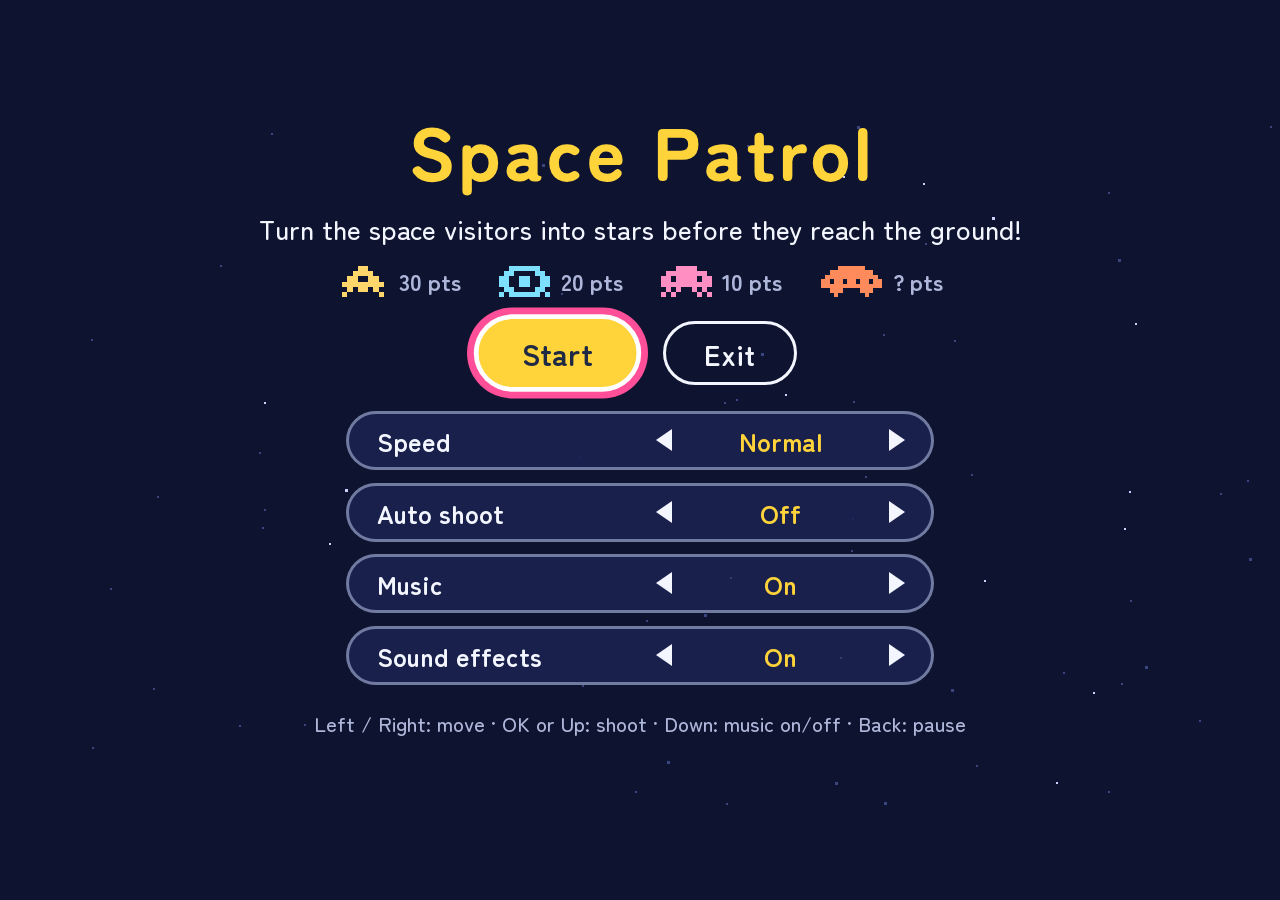
==== ver1/web/index.html @ 5abcd2b6 "Add files via upload" ====
<!DOCTYPE html>
<html lang="en">
<head>
<meta charset="utf-8">
<meta name="viewport" content="width=device-width, initial-scale=1, user-scalable=no">
<title>Space Patrol</title>
<link rel="stylesheet" href="css/style.css?v=5">
</head>
<body class="kbd">
<div id="stage">

  <!-- 遊ぶ場所(星空・宇宙人・自分の船)。内部の解像度は 1280x720 -->
  <canvas id="field" width="1280" height="720" data-i18n-aria="field_aria"></canvas>

  <!-- 読み込み中 -->
  <section id="loading" class="screen on">
    <p data-i18n="loading">Loading…</p>
    <div class="loadbar"><div id="loadFill"></div></div>
  </section>

  <!-- タイトル -->
  <section id="title" class="screen">
    <h1 id="titleH"><img class="logo" src="" alt="" data-i18n-alt="title"><span class="txt" data-i18n="title"></span></h1>
    <p class="lead" data-i18n="lead"></p>
    <div class="points" id="points"></div>
    <div class="row">
      <button type="button" class="btn big nav" id="startBtn" data-i18n="start"></button>
      <button type="button" class="btn sub nav" id="exitBtn" data-i18n="exit"></button>
    </div>
    <div class="settings">
      <button type="button" class="choice nav" id="setLevel"><span class="cLabel" data-i18n="set_level"></span><span class="cArrow l" aria-hidden="true"></span><span class="cVal"></span><span class="cArrow r" aria-hidden="true"></span></button>
      <button type="button" class="choice nav" id="setAuto"><span class="cLabel" data-i18n="set_auto"></span><span class="cArrow l" aria-hidden="true"></span><span class="cVal"></span><span class="cArrow r" aria-hidden="true"></span></button>
      <button type="button" class="choice nav" id="setMusic"><span class="cLabel" data-i18n="set_music"></span><span class="cArrow l" aria-hidden="true"></span><span class="cVal"></span><span class="cArrow r" aria-hidden="true"></span></button>
      <button type="button" class="choice nav" id="setSound"><span class="cLabel" data-i18n="set_sound"></span><span class="cArrow l" aria-hidden="true"></span><span class="cVal"></span><span class="cArrow r" aria-hidden="true"></span></button>
    </div>
    <p class="howto" id="howto"></p>
    <p class="bestLine" id="bestLine"></p>
  </section>

  <!-- ゲーム(遊ぶ場所の上に重ねる表示) -->
  <section id="game" class="screen">
    <div id="hud">
      <div class="hItem"><span class="hLabel" data-i18n="score"></span><span class="hVal" id="scoreV"></span></div>
      <div class="hItem"><span class="hLabel" data-i18n="best"></span><span class="hVal" id="bestV"></span></div>
      <div class="hItem"><span class="hVal" id="waveV"></span></div>
      <div class="hItem"><span class="hLabel" data-i18n="lives"></span><span class="hVal" id="livesV"></span></div>
      <div class="hTools">
        <button type="button" class="tbtn icon" id="soundBtn" data-i18n-aria="sound_on"><img id="soundImg" src="img/ui/sound-on.svg" alt=""></button>
        <button type="button" class="tbtn wide" id="pauseBtn" data-i18n="pause"></button>
      </div>
    </div>
    <div class="banner" id="banner"><span id="bannerText"></span></div>
    <div class="toast" id="toast" role="status"><span id="toastText"></span></div>
    <!-- タッチ・マウス用の操作ボタン(タッチで操作したときだけ出す) -->
    <div id="touchBar">
      <button type="button" class="pad" id="tLeft" data-i18n-aria="move_left"><span class="tri l"></span></button>
      <button type="button" class="pad" id="tRight" data-i18n-aria="move_right"><span class="tri r"></span></button>
      <button type="button" class="pad fire" id="tFire" data-i18n="fire"></button>
    </div>
  </section>

  <!-- 一時停止 -->
  <div class="overlay" id="pauseDlg" role="dialog" aria-modal="true">
    <div class="box">
      <p class="boxTitle" data-i18n="paused"></p>
      <div class="col">
        <button type="button" class="btn big nav" id="resumeBtn" data-i18n="resume"></button>
        <button type="button" class="choice nav" id="pMusic"><span class="cLabel" data-i18n="set_music"></span><span class="cArrow l" aria-hidden="true"></span><span class="cVal"></span><span class="cArrow r" aria-hidden="true"></span></button>
        <button type="button" class="choice nav" id="pSound"><span class="cLabel" data-i18n="set_sound"></span><span class="cArrow l" aria-hidden="true"></span><span class="cVal"></span><span class="cArrow r" aria-hidden="true"></span></button>
        <div class="row">
          <button type="button" class="btn sub nav" id="restartBtn" data-i18n="restart"></button>
          <button type="button" class="btn sub nav" id="pTitleBtn" data-i18n="to_title"></button>
        </div>
      </div>
    </div>
  </div>

  <!-- ゲームオーバー -->
  <div class="overlay" id="overDlg" role="dialog" aria-modal="true">
    <div class="box">
      <p class="boxTitle" data-i18n="game_over"></p>
      <p class="overWhy" id="overWhy"></p>
      <p class="overScore" id="overScore"></p>
      <p class="newBest" id="newBest" data-i18n="new_best"></p>
      <div class="row">
        <button type="button" class="btn big nav" id="againBtn" data-i18n="again"></button>
        <button type="button" class="btn sub nav" id="oTitleBtn" data-i18n="to_title"></button>
      </div>
    </div>
  </div>

  <!-- メッセージ -->
  <div class="overlay" id="dlg" role="dialog" aria-modal="true">
    <div class="box"><p id="dlgText"></p><div class="actions"><button type="button" class="btn big nav" id="dlgOk" data-i18n="ok"></button></div></div>
  </div>

</div>
<script src="js/i18n.js?v=5"></script>
<script src="js/game.js?v=6"></script>
</body>
</html>
---- ver1/web/css/style.css ----
/* 宇宙パトロール(インベーダー型シューティング) — 画面の見た目(ver05)
 * 寸法はすべて --u（ステージ幅の1%）で指定する。px は 1px の罫線だけ。
 * 古いWebViewに合わせ、inset / aspect-ratio / dvh / :focus-visible / gap(flex) は使わない。
 * 外周5%(左右 5u、上下 2.81u)の内側に、文字と操作部品を置く。背景(星空)は端まで塗る。
 */
:root {
  --u: min(1vw, 1.7778vh);  /* min() が使えない古い端末では game.js が値を入れる */
  --bg: #0E1430;            /* 夜空の紺 */
  --bg2: #1A2350;
  --ink: #F4F6FF;           /* 文字(白に近い) */
  --muted: #AEB7DA;
  --gold: #FFD43B;          /* 決定ボタン・強調 */
  --gold-ink: #1F2A44;
  --focus: #FF4F98;         /* フォーカス枠 */
  --panel: #FFFFFF;
  --panel-ink: #1F2A44;
}

/* 同梱した書体(Zen Maru Gothic、SIL OFL 1.1)。ゲームで使う文字だけに絞ったもの。作り直しは tools/make_fonts.py */
@font-face { font-family: "Zen Maru Gothic"; font-weight: 500; font-style: normal; font-display: block;
  src: url("../fonts/zenmaru-500.woff?v=5") format("woff"); }
@font-face { font-family: "Zen Maru Gothic"; font-weight: 700; font-style: normal; font-display: block;
  src: url("../fonts/zenmaru-700.woff?v=5") format("woff"); }

* { box-sizing: border-box; }
html, body {
  margin: 0; padding: 0; width: 100%; height: 100%; overflow: hidden;
  background: var(--bg); color: var(--ink);
  font-family: "Zen Maru Gothic", "Noto Sans JP", "Noto Sans", "Hiragino Sans", "Yu Gothic", "Meiryo", sans-serif;
  font-weight: 500;
  -webkit-user-select: none; user-select: none;
  touch-action: none; -webkit-tap-highlight-color: transparent;
}
button { font-family: inherit; color: inherit; margin: 0; }
img { -webkit-user-drag: none; }

/* ステージ: 16:9 を画面の中央に置く。16:9 以外の画面では周りが余白になる */
#stage {
  position: absolute; left: 50%; top: 50%;
  -webkit-transform: translate(-50%, -50%); transform: translate(-50%, -50%);
  width: calc(var(--u) * 100); height: calc(var(--u) * 56.25);
  overflow: hidden; background: var(--bg);
}
#field {
  position: absolute; left: 0; top: 0; width: 100%; height: 100%; display: block;
  image-rendering: -webkit-optimize-contrast; image-rendering: pixelated; touch-action: none;
}

.screen { position: absolute; left: 0; top: 0; width: 100%; height: 100%; display: none; z-index: 1; }
.screen.on { display: block; }

/* ---------- 読み込み中 ---------- */
#loading { background: var(--bg); }
#loading.on { display: flex; flex-direction: column; align-items: center; justify-content: center; }
#loading p { font-size: calc(var(--u) * 2.4); font-weight: 700; margin: 0 0 calc(var(--u) * 2); }
.loadbar { width: calc(var(--u) * 40); height: calc(var(--u) * 1.2); background: var(--bg2); border: 1px solid var(--muted); border-radius: calc(var(--u) * 1); overflow: hidden; }
#loadFill { width: 0; height: 100%; background: var(--gold); }

/* ---------- タイトル ---------- */
#title.on {
  display: flex; flex-direction: column; align-items: center; justify-content: center;
  padding: calc(var(--u) * 3.2) calc(var(--u) * 6); text-align: center;
}
#title h1 { margin: 0; font-size: calc(var(--u) * 5.4); font-weight: 700; letter-spacing: 0.04em; line-height: 1.15; color: var(--gold); }
/* タイトルは Zen Maru Gothic Black の文字を図形にした画像(言語ごと)。画像が出ないときは文字で出す */
#title h1 .logo { display: none; height: calc(var(--u) * 5.6); width: auto; margin: 0 auto; }
#title h1.useLogo .logo { display: block; }
#title h1.useLogo .txt { display: none; }
#title .lead { margin: calc(var(--u) * 0.9) 0 0; font-size: calc(var(--u) * 2.1); color: var(--ink); }
.points { display: flex; justify-content: center; align-items: center; margin: calc(var(--u) * 1.3) 0 calc(var(--u) * 1.8); }
.pt { display: flex; align-items: center; font-size: calc(var(--u) * 1.8); font-weight: 700; color: var(--muted); }
.pt + .pt { margin-left: calc(var(--u) * 3); }
.pt img { height: calc(var(--u) * 2.4); width: auto; margin-right: calc(var(--u) * 0.8); image-rendering: pixelated; }
.row { display: flex; justify-content: center; align-items: center; }
.row .btn + .btn { margin-left: calc(var(--u) * 2.4); }
.settings { display: flex; flex-direction: column; align-items: center; margin-top: calc(var(--u) * 2); }
.settings .choice + .choice { margin-top: calc(var(--u) * 1); }
.howto { margin: calc(var(--u) * 1.8) 0 0; font-size: calc(var(--u) * 1.6); line-height: 1.5; color: var(--muted); }
.bestLine { margin: calc(var(--u) * 0.4) 0 0; font-size: calc(var(--u) * 1.6); font-weight: 700; color: var(--gold); min-height: 1.5em; }

/* ---------- ボタン共通 ---------- */
.btn {
  font-weight: 700; cursor: pointer; border-radius: calc(var(--u) * 3);
  min-height: calc(var(--u) * 5); padding: calc(var(--u) * 0.8) calc(var(--u) * 3);
  font-size: calc(var(--u) * 2.2); line-height: 1.2; white-space: nowrap;
}
.btn.big { background: var(--gold); color: var(--gold-ink); border: calc(var(--u) * 0.3) solid var(--gold); }
.btn.sub { background: transparent; color: var(--ink); border: calc(var(--u) * 0.3) solid var(--ink); }
.box .btn.sub { color: var(--panel-ink); border-color: var(--panel-ink); }

/* 「◀ 値 ▶」形式の選択部品 [UI-2]。左右キー・決定で値が変わる。タッチでは ◀ ▶ を直接押せる */
.choice {
  display: flex; align-items: center; cursor: pointer;
  width: calc(var(--u) * 46); height: calc(var(--u) * 4.6);
  padding: 0 calc(var(--u) * 0.8) 0 calc(var(--u) * 2.2);
  border-radius: calc(var(--u) * 2.4); border: calc(var(--u) * 0.25) solid rgba(174, 183, 218, 0.6);
  background: rgba(26, 35, 80, 0.85); color: var(--ink);
  font-size: calc(var(--u) * 2); font-weight: 700; white-space: nowrap;
}
.box .choice { background: #EEF1FA; color: var(--panel-ink); border-color: #9AA4C8; }
.cLabel { -webkit-box-flex: 1; flex: 1; text-align: left; }
.cVal { width: calc(var(--u) * 14); text-align: center; color: var(--gold); }
.box .cVal { color: #B4500E; }
/* 三角は文字ではなく枠線で描く(書体に無い記号を避ける) */
.cArrow { position: relative; display: block; width: calc(var(--u) * 4); height: calc(var(--u) * 4); }
.cArrow:after {
  content: ""; position: absolute; left: 50%; top: 50%; width: 0; height: 0;
  margin-top: calc(var(--u) * -0.9);
  border-top: calc(var(--u) * 0.9) solid transparent; border-bottom: calc(var(--u) * 0.9) solid transparent;
}
.cArrow.l:after { margin-left: calc(var(--u) * -0.7); border-right: calc(var(--u) * 1.3) solid currentColor; }
.cArrow.r:after { margin-left: calc(var(--u) * -0.5); border-left: calc(var(--u) * 1.3) solid currentColor; }

/* フォーカス(キー操作中ははっきり、タッチ・マウス操作中は控えめ) */
.nav { position: relative; outline: none; }
.nav:focus { outline: none; }
.nav.is-focus { z-index: 5; }
body.kbd .btn.is-focus, body.kbd .choice.is-focus {
  box-shadow: 0 0 0 calc(var(--u) * 0.35) #fff, 0 0 0 calc(var(--u) * 0.85) var(--focus);
  -webkit-transform: scale(1.06); transform: scale(1.06);
}
body.kbd .choice.is-focus { border-color: #fff; }

.hide { display: none !important; }

/* ---------- ゲーム画面の上の表示(外周5%の内側: x 5〜95u、y 2.81〜53.44u) ---------- */
#hud {
  position: absolute; left: calc(var(--u) * 5); top: calc(var(--u) * 2.9);
  width: calc(var(--u) * 90); height: calc(var(--u) * 4.6);
  display: flex; align-items: center;
}
.hItem { display: flex; align-items: baseline; margin-right: calc(var(--u) * 3.2); white-space: nowrap; }
.hLabel { font-size: calc(var(--u) * 1.6); color: var(--muted); margin-right: calc(var(--u) * 0.8); }
.hVal { font-size: calc(var(--u) * 2.3); font-weight: 700; font-variant-numeric: tabular-nums; }
.hTools { display: flex; align-items: center; margin-left: auto; }
.tbtn {
  height: calc(var(--u) * 4.6); border-radius: calc(var(--u) * 2.4); cursor: pointer; font-weight: 700;
  font-size: calc(var(--u) * 1.8); display: flex; align-items: center; justify-content: center; padding: 0 calc(var(--u) * 1.8); white-space: nowrap;
  background: rgba(255, 255, 255, 0.92); color: var(--panel-ink); border: calc(var(--u) * 0.25) solid #fff;
}
.tbtn + .tbtn { margin-left: calc(var(--u) * 1); }
.tbtn img { width: calc(var(--u) * 2.4); height: calc(var(--u) * 2.4); }
.tbtn.icon { width: calc(var(--u) * 4.6); padding: 0; }

/* ウェーブの始まり・クリアの札 */
.banner {
  position: absolute; left: 0; top: calc(var(--u) * 21); width: 100%;
  display: none; justify-content: center; pointer-events: none;
}
.banner.on { display: flex; }
.banner span {
  display: block; font-size: calc(var(--u) * 4.6); font-weight: 700; letter-spacing: 0.04em; line-height: 1.3;
  color: var(--gold); background: rgba(14, 20, 48, 0.82); border: calc(var(--u) * 0.3) solid var(--gold);
  border-radius: calc(var(--u) * 2.4); padding: calc(var(--u) * 0.8) calc(var(--u) * 4);
  will-change: transform, opacity;
}
.banner.on span { -webkit-animation: pop 0.45s ease-out; animation: pop 0.45s ease-out; }
@-webkit-keyframes pop { from { opacity: 0; -webkit-transform: scale(0.6); } to { opacity: 1; -webkit-transform: scale(1); } }
@keyframes pop { from { opacity: 0; transform: scale(0.6); } to { opacity: 1; transform: scale(1); } }

/* 短いお知らせ(「音楽: オフ」など。上の表示の空いている所に出し、宇宙人に重ならないようにする) */
.toast {
  position: absolute; left: calc(var(--u) * 44); top: calc(var(--u) * 2.9);
  width: calc(var(--u) * 30); height: calc(var(--u) * 4.6);
  display: none; align-items: center; justify-content: center; pointer-events: none; z-index: 3;
}
.toast.on { display: flex; }
.toast span {
  display: block; font-size: calc(var(--u) * 2.2); font-weight: 700; line-height: 1.3;
  color: var(--panel-ink); background: rgba(255, 255, 255, 0.92);
  border-radius: calc(var(--u) * 2); padding: calc(var(--u) * 0.6) calc(var(--u) * 2.4);
}

/* タッチ用の操作ボタン(下の外周5%の内側。キー操作中は出さない) */
#touchBar {
  position: absolute; left: calc(var(--u) * 5); top: calc(var(--u) * 47.6);
  width: calc(var(--u) * 90); height: calc(var(--u) * 5.6);
  display: flex; align-items: center; pointer-events: none;
}
body.kbd #touchBar { display: none; }
.pad {
  pointer-events: auto; cursor: pointer;
  width: calc(var(--u) * 10); height: calc(var(--u) * 5.6); border-radius: calc(var(--u) * 2.8);
  background: rgba(255, 255, 255, 0.18); border: calc(var(--u) * 0.25) solid rgba(255, 255, 255, 0.7); color: #fff;
  display: flex; align-items: center; justify-content: center;
  font-size: calc(var(--u) * 2.2); font-weight: 700; white-space: nowrap;
}
.pad + .pad { margin-left: calc(var(--u) * 2); }
.pad.fire { margin-left: auto; width: calc(var(--u) * 16); background: rgba(255, 212, 59, 0.85); color: var(--gold-ink); border-color: var(--gold); }
.pad.on { background: rgba(255, 255, 255, 0.45); }
.tri { display: block; width: 0; height: 0; border-top: calc(var(--u) * 1.3) solid transparent; border-bottom: calc(var(--u) * 1.3) solid transparent; }
.tri.l { border-right: calc(var(--u) * 2) solid #fff; }
.tri.r { border-left: calc(var(--u) * 2) solid #fff; }

/* ---------- ダイアログ(ステージの中に重ねる) ---------- */
.overlay {
  position: absolute; left: 0; top: 0; width: 100%; height: 100%; z-index: 20;
  background: rgba(6, 9, 24, 0.7); display: none; align-items: center; justify-content: center;
}
.overlay.on { display: flex; }
.box {
  background: var(--panel); color: var(--panel-ink); border: calc(var(--u) * 0.35) solid var(--gold);
  border-radius: calc(var(--u) * 2); padding: calc(var(--u) * 2.4) calc(var(--u) * 3.2);
  width: calc(var(--u) * 60); font-size: calc(var(--u) * 2.1); line-height: 1.6; text-align: center;
}
.box p { margin: 0 0 calc(var(--u) * 1.6); }
.box .boxTitle { font-size: calc(var(--u) * 3.6); font-weight: 700; line-height: 1.3; margin-bottom: calc(var(--u) * 1.8); }
.col { display: flex; flex-direction: column; align-items: center; }
.col > * + * { margin-top: calc(var(--u) * 1.6); }
.overWhy { color: #45516D; }
.overScore { font-size: calc(var(--u) * 3); font-weight: 700; }
.newBest { color: #B4500E; font-weight: 700; }
.actions { display: flex; justify-content: flex-end; }
#dlg .box { text-align: left; }
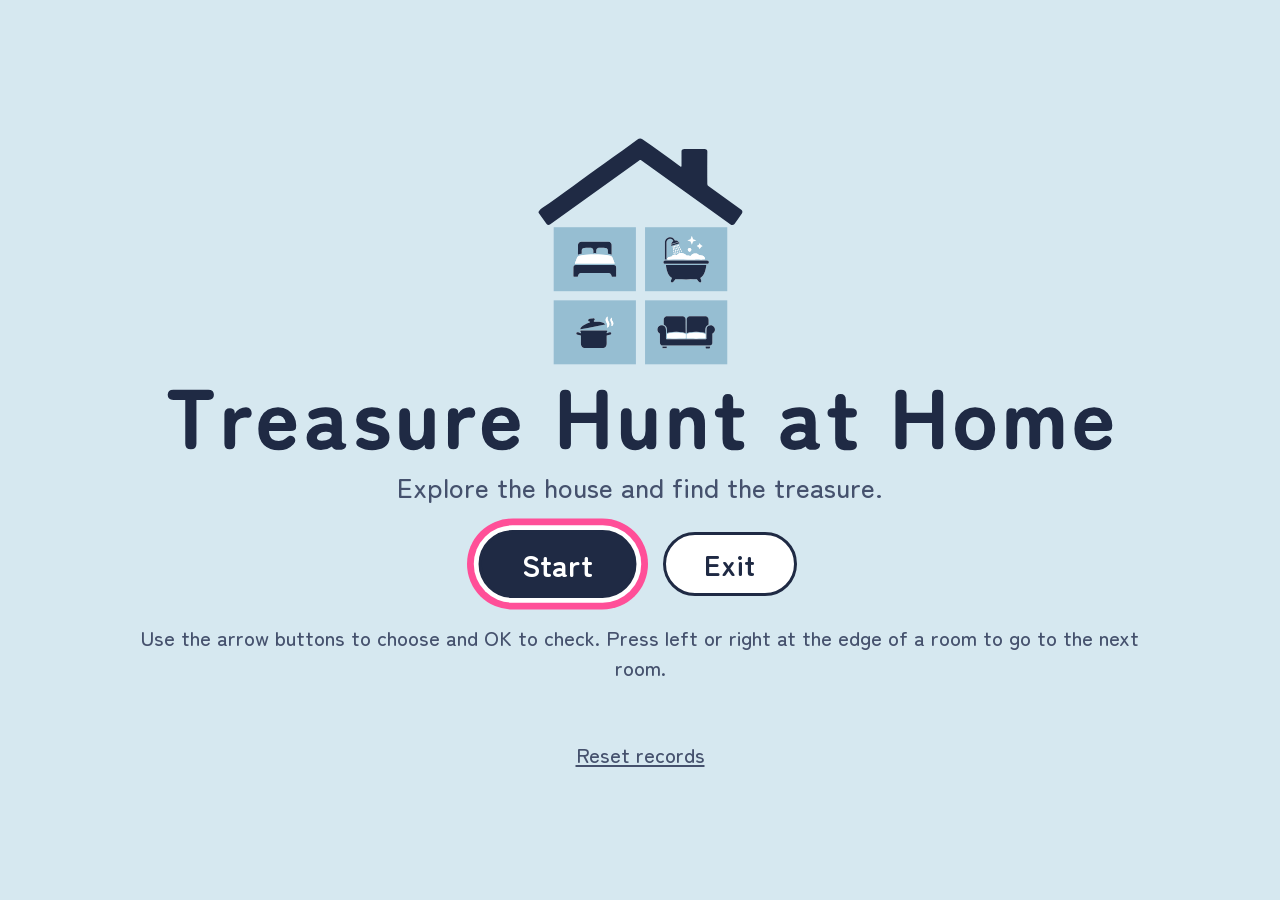
==== commit 6a3933db: "Add files via upload" ====
--- a/ver1/web/index.html
+++ b/ver1/web/index.html
@@ -3,14 +3,11 @@
 <head>
 <meta charset="utf-8">
 <meta name="viewport" content="width=device-width, initial-scale=1, user-scalable=no">
-<title>Space Patrol</title>
-<link rel="stylesheet" href="css/style.css?v=5">
+<title>Treasure Hunt at Home</title>
+<link rel="stylesheet" href="css/style.css?v=55">
 </head>
 <body class="kbd">
 <div id="stage">
-
-  <!-- 遊ぶ場所(星空・宇宙人・自分の船)。内部の解像度は 1280x720 -->
-  <canvas id="field" width="1280" height="720" data-i18n-aria="field_aria"></canvas>
 
   <!-- 読み込み中 -->
   <section id="loading" class="screen on">
@@ -20,82 +17,98 @@
 
   <!-- タイトル -->
   <section id="title" class="screen">
-    <h1 id="titleH"><img class="logo" src="" alt="" data-i18n-alt="title"><span class="txt" data-i18n="title"></span></h1>
+    <img class="houseImg" src="img/ui/house.svg" alt="">
+    <h1 id="titleH"><img class="logo" src="img/ui/title-en.svg" alt="" data-i18n-alt="title"><span class="txt" data-i18n="title"></span></h1>
     <p class="lead" data-i18n="lead"></p>
-    <div class="points" id="points"></div>
     <div class="row">
       <button type="button" class="btn big nav" id="startBtn" data-i18n="start"></button>
       <button type="button" class="btn sub nav" id="exitBtn" data-i18n="exit"></button>
     </div>
-    <div class="settings">
-      <button type="button" class="choice nav" id="setLevel"><span class="cLabel" data-i18n="set_level"></span><span class="cArrow l" aria-hidden="true"></span><span class="cVal"></span><span class="cArrow r" aria-hidden="true"></span></button>
-      <button type="button" class="choice nav" id="setAuto"><span class="cLabel" data-i18n="set_auto"></span><span class="cArrow l" aria-hidden="true"></span><span class="cVal"></span><span class="cArrow r" aria-hidden="true"></span></button>
-      <button type="button" class="choice nav" id="setMusic"><span class="cLabel" data-i18n="set_music"></span><span class="cArrow l" aria-hidden="true"></span><span class="cVal"></span><span class="cArrow r" aria-hidden="true"></span></button>
-      <button type="button" class="choice nav" id="setSound"><span class="cLabel" data-i18n="set_sound"></span><span class="cArrow l" aria-hidden="true"></span><span class="cVal"></span><span class="cArrow r" aria-hidden="true"></span></button>
-    </div>
-    <p class="howto" id="howto"></p>
-    <p class="bestLine" id="bestLine"></p>
+    <p class="howto" data-i18n="howto"></p>
+    <p class="records"><span id="bestTime"></span><span id="bestCount"></span></p>
+    <button type="button" class="linkBtn nav" id="resetBtn" data-i18n="reset_records"></button>
   </section>
 
-  <!-- ゲーム(遊ぶ場所の上に重ねる表示) -->
+  <!-- ゲーム -->
   <section id="game" class="screen">
-    <div id="hud">
-      <div class="hItem"><span class="hLabel" data-i18n="score"></span><span class="hVal" id="scoreV"></span></div>
-      <div class="hItem"><span class="hLabel" data-i18n="best"></span><span class="hVal" id="bestV"></span></div>
-      <div class="hItem"><span class="hVal" id="waveV"></span></div>
-      <div class="hItem"><span class="hLabel" data-i18n="lives"></span><span class="hVal" id="livesV"></span></div>
-      <div class="hTools">
-        <button type="button" class="tbtn icon" id="soundBtn" data-i18n-aria="sound_on"><img id="soundImg" src="img/ui/sound-on.svg" alt=""></button>
-        <button type="button" class="tbtn wide" id="pauseBtn" data-i18n="pause"></button>
+    <div id="roomArea"><div id="roomName"></div></div>
+    <button type="button" class="arrow left" id="prevRoom" tabindex="-1" data-i18n-aria="prev_room"><i></i></button>
+    <button type="button" class="arrow right" id="nextRoom" tabindex="-1" data-i18n-aria="next_room"><i></i></button>
+
+    <div id="bar">
+      <div class="rooms" id="roomBtns"></div>
+      <div class="group slots"><b data-i18n="bar_items"></b><div class="grid2" id="slots"></div></div>
+      <div class="group nums"><b data-i18n="bar_numbers"></b><div class="grid2" id="nums"></div></div>
+      <div class="group orderBox hide" id="orderBox"><b data-i18n="bar_order"></b><div class="dots" id="dots"></div></div>
+      <div class="stats">
+        <div class="stat" id="timeStat"><img src="img/ui/clock.svg" alt="" data-i18n-alt="bar_time"><span id="time">0:00</span></div>
+        <div class="stat" id="starStat"><img src="img/ui/sparkle.svg" alt="" data-i18n-alt="bar_stars"><span id="stars">0/8</span></div>
       </div>
-    </div>
-    <div class="banner" id="banner"><span id="bannerText"></span></div>
-    <div class="toast" id="toast" role="status"><span id="toastText"></span></div>
-    <!-- タッチ・マウス用の操作ボタン(タッチで操作したときだけ出す) -->
-    <div id="touchBar">
-      <button type="button" class="pad" id="tLeft" data-i18n-aria="move_left"><span class="tri l"></span></button>
-      <button type="button" class="pad" id="tRight" data-i18n-aria="move_right"><span class="tri r"></span></button>
-      <button type="button" class="pad fire" id="tFire" data-i18n="fire"></button>
+      <div class="tools">
+        <button type="button" class="tbtn wide nav" id="hintBtn"><img src="img/ui/bulb.svg" alt=""><span data-i18n="hint"></span></button>
+        <button type="button" class="tbtn icon nav" id="soundBtn" data-i18n-aria="sound_on"><img id="soundImg" src="img/ui/sound-on.svg" alt=""></button>
+        <button type="button" class="tbtn quit nav" id="quitBtn" data-i18n="quit"></button>
+      </div>
     </div>
   </section>
 
-  <!-- 一時停止 -->
-  <div class="overlay" id="pauseDlg" role="dialog" aria-modal="true">
-    <div class="box">
-      <p class="boxTitle" data-i18n="paused"></p>
-      <div class="col">
-        <button type="button" class="btn big nav" id="resumeBtn" data-i18n="resume"></button>
-        <button type="button" class="choice nav" id="pMusic"><span class="cLabel" data-i18n="set_music"></span><span class="cArrow l" aria-hidden="true"></span><span class="cVal"></span><span class="cArrow r" aria-hidden="true"></span></button>
-        <button type="button" class="choice nav" id="pSound"><span class="cLabel" data-i18n="set_sound"></span><span class="cArrow l" aria-hidden="true"></span><span class="cVal"></span><span class="cArrow r" aria-hidden="true"></span></button>
-        <div class="row">
-          <button type="button" class="btn sub nav" id="restartBtn" data-i18n="restart"></button>
-          <button type="button" class="btn sub nav" id="pTitleBtn" data-i18n="to_title"></button>
-        </div>
+  <!-- メッセージ -->
+  <div class="overlay" id="dlg" role="dialog" aria-modal="true">
+    <div class="box"><p id="dlgText"></p><div class="actions"><button type="button" class="btn big nav" id="dlgOk" data-i18n="ok"></button><button type="button" class="btn sub nav hide" id="dlgOff" data-i18n="letter_off"></button></div></div>
+  </div>
+
+  <!-- 壁に映し出された家主のメッセージ(部屋の絵の上に重ねる) -->
+  <div class="overlay letterOv" id="letterDlg" role="dialog" aria-modal="true">
+    <div class="projection">
+      <p class="letterBody" id="letterBody"></p>
+      <div class="actions"><button type="button" class="btn sub nav" id="letterOk" data-i18n="letter_close"></button><button type="button" class="btn sub nav" id="letterOff" data-i18n="letter_off"></button></div>
+    </div>
+  </div>
+
+  <!-- やめる確認 -->
+  <div class="overlay" id="quitDlg" role="dialog" aria-modal="true">
+    <div class="box"><p data-i18n="quit_question"></p><p class="note" data-i18n="quit_note"></p>
+      <div class="actions"><button type="button" class="btn sub nav" id="quitNo" data-i18n="quit_continue"></button><button type="button" class="btn big nav" id="quitYes" data-i18n="quit_to_title"></button></div></div>
+  </div>
+
+  <!-- 記録リセットの確認 -->
+  <div class="overlay" id="cfmDlg" role="dialog" aria-modal="true">
+    <div class="box"><p data-i18n="reset_question"></p><p class="note" data-i18n="reset_note"></p>
+      <div class="actions"><button type="button" class="btn sub nav" id="cfmNo" data-i18n="reset_cancel"></button><button type="button" class="btn big nav" id="cfmYes" data-i18n="reset_delete"></button></div></div>
+  </div>
+
+  <!-- 宝箱のダイヤル -->
+  <div class="overlay" id="padDlg" role="dialog" aria-modal="true">
+    <div class="box" id="padBox">
+      <div class="padTitle"><img src="img/ui/chest.svg" alt=""><span data-i18n="pad_title"></span></div>
+      <div class="code" id="code"></div>
+      <div class="padErr" id="padErr"></div>
+      <div class="pad" id="pad"></div>
+      <div class="actions"><button type="button" class="btn sub nav" id="padClose" data-i18n="pad_close"></button><button type="button" class="btn big nav" id="padOk" data-i18n="pad_open"></button></div>
+    </div>
+  </div>
+
+  <!-- クリア -->
+  <div class="overlay" id="winDlg" role="dialog" aria-modal="true">
+    <div class="box" id="winBox">
+      <div class="winMain">
+        <div class="trophy" id="trophy"><div class="halo"></div><img id="trophyImg" src="img/ui/chest.svg" alt=""></div>
+        <p class="tname" id="tName"></p>
+        <p class="wsmall" id="tDesc"></p>
+        <div class="results" id="results"></div>
+        <p class="wsmall" id="rank"></p>
+        <div class="actions"><button type="button" class="btn big nav" id="againBtn" data-i18n="win_again"></button><button type="button" class="btn sub nav" id="toTitleBtn" data-i18n="win_title"></button></div>
+      </div>
+      <div class="winSide">
+        <p class="wsmall" id="zukanTitle"></p>
+        <div class="zukan" id="zukan"></div>
+        <div class="ownerBadge hide" id="ownerBadge"><img class="obJa" src="img/ui/owner-emblem-ja.svg" alt=""><div class="obEn"><img src="img/ui/owner-medal.svg" alt=""><span data-i18n="win_owner_msg"></span></div></div>
       </div>
     </div>
   </div>
 
-  <!-- ゲームオーバー -->
-  <div class="overlay" id="overDlg" role="dialog" aria-modal="true">
-    <div class="box">
-      <p class="boxTitle" data-i18n="game_over"></p>
-      <p class="overWhy" id="overWhy"></p>
-      <p class="overScore" id="overScore"></p>
-      <p class="newBest" id="newBest" data-i18n="new_best"></p>
-      <div class="row">
-        <button type="button" class="btn big nav" id="againBtn" data-i18n="again"></button>
-        <button type="button" class="btn sub nav" id="oTitleBtn" data-i18n="to_title"></button>
-      </div>
-    </div>
-  </div>
-
-  <!-- メッセージ -->
-  <div class="overlay" id="dlg" role="dialog" aria-modal="true">
-    <div class="box"><p id="dlgText"></p><div class="actions"><button type="button" class="btn big nav" id="dlgOk" data-i18n="ok"></button></div></div>
-  </div>
-
 </div>
-<script src="js/i18n.js?v=5"></script>
-<script src="js/game.js?v=6"></script>
+<script src="js/i18n.js?v=55"></script>
+<script src="js/game.js?v=55"></script>
 </body>
 </html>
--- a/ver1/web/css/style.css
+++ b/ver1/web/css/style.css
@@ -1,26 +1,23 @@
-/* 宇宙パトロール(インベーダー型シューティング) — 画面の見た目(ver05)
+/* おうちの宝さがし — 画面の見た目
  * 寸法はすべて --u（ステージ幅の1%）で指定する。px は 1px の罫線だけ。
- * 古いWebViewに合わせ、inset / aspect-ratio / dvh / :focus-visible / gap(flex) は使わない。
- * 外周5%(左右 5u、上下 2.81u)の内側に、文字と操作部品を置く。背景(星空)は端まで塗る。
+ * 古いWebViewに合わせ、inset / aspect-ratio / dvh / :focus-visible は使わない。
  */
 :root {
   --u: min(1vw, 1.7778vh);  /* min() が使えない古い端末では game.js が値を入れる */
-  --bg: #0E1430;            /* 夜空の紺 */
-  --bg2: #1A2350;
-  --ink: #F4F6FF;           /* 文字(白に近い) */
-  --muted: #AEB7DA;
-  --gold: #FFD43B;          /* 決定ボタン・強調 */
-  --gold-ink: #1F2A44;
-  --focus: #FF4F98;         /* フォーカス枠 */
+  --bg: #D6E8F0;
   --panel: #FFFFFF;
-  --panel-ink: #1F2A44;
+  --ink: #1F2A44;
+  --muted: #45516D;
+  --line: #9FB4C4;
+  --room: #96BED2;
+  --focus: #FF4F98;
 }
 
 /* 同梱した書体(Zen Maru Gothic、SIL OFL 1.1)。ゲームで使う文字だけに絞ったもの。作り直しは tools/make_fonts.py */
 @font-face { font-family: "Zen Maru Gothic"; font-weight: 500; font-style: normal; font-display: block;
-  src: url("../fonts/zenmaru-500.woff?v=5") format("woff"); }
+  src: url("../fonts/zenmaru-500.woff?v=55") format("woff"); }
 @font-face { font-family: "Zen Maru Gothic"; font-weight: 700; font-style: normal; font-display: block;
-  src: url("../fonts/zenmaru-700.woff?v=5") format("woff"); }
+  src: url("../fonts/zenmaru-700.woff?v=55") format("woff"); }
 
 * { box-sizing: border-box; }
 html, body {
@@ -41,42 +38,38 @@
   width: calc(var(--u) * 100); height: calc(var(--u) * 56.25);
   overflow: hidden; background: var(--bg);
 }
-#field {
-  position: absolute; left: 0; top: 0; width: 100%; height: 100%; display: block;
-  image-rendering: -webkit-optimize-contrast; image-rendering: pixelated; touch-action: none;
-}
-
-.screen { position: absolute; left: 0; top: 0; width: 100%; height: 100%; display: none; z-index: 1; }
+
+.screen { position: absolute; left: 0; top: 0; width: 100%; height: 100%; display: none; }
 .screen.on { display: block; }
 
 /* ---------- 読み込み中 ---------- */
-#loading { background: var(--bg); }
 #loading.on { display: flex; flex-direction: column; align-items: center; justify-content: center; }
 #loading p { font-size: calc(var(--u) * 2.4); font-weight: 700; margin: 0 0 calc(var(--u) * 2); }
-.loadbar { width: calc(var(--u) * 40); height: calc(var(--u) * 1.2); background: var(--bg2); border: 1px solid var(--muted); border-radius: calc(var(--u) * 1); overflow: hidden; }
-#loadFill { width: 0; height: 100%; background: var(--gold); }
+.loadbar { width: calc(var(--u) * 40); height: calc(var(--u) * 1.2); background: #fff; border: 1px solid var(--line); border-radius: calc(var(--u) * 1); overflow: hidden; }
+#loadFill { width: 0; height: 100%; background: var(--ink); }
 
 /* ---------- タイトル ---------- */
 #title.on {
   display: flex; flex-direction: column; align-items: center; justify-content: center;
-  padding: calc(var(--u) * 3.2) calc(var(--u) * 6); text-align: center;
-}
-#title h1 { margin: 0; font-size: calc(var(--u) * 5.4); font-weight: 700; letter-spacing: 0.04em; line-height: 1.15; color: var(--gold); }
+  padding: calc(var(--u) * 3) calc(var(--u) * 6); text-align: center;
+}
+.houseImg { display: block; height: calc(var(--u) * 19); width: auto; margin-bottom: calc(var(--u) * 0.6); }
+#title h1 { margin: 0; font-size: calc(var(--u) * 5.6); font-weight: 700; letter-spacing: 0.04em; line-height: 1.15; }
 /* タイトルは Zen Maru Gothic Black の文字を図形にした画像(言語ごと)。画像が出ないときは文字で出す */
-#title h1 .logo { display: none; height: calc(var(--u) * 5.6); width: auto; margin: 0 auto; }
+#title h1 .logo { display: none; height: calc(var(--u) * 5); width: auto; margin: calc(var(--u) * 0.6) auto calc(var(--u) * 0.2); }
 #title h1.useLogo .logo { display: block; }
 #title h1.useLogo .txt { display: none; }
-#title .lead { margin: calc(var(--u) * 0.9) 0 0; font-size: calc(var(--u) * 2.1); color: var(--ink); }
-.points { display: flex; justify-content: center; align-items: center; margin: calc(var(--u) * 1.3) 0 calc(var(--u) * 1.8); }
-.pt { display: flex; align-items: center; font-size: calc(var(--u) * 1.8); font-weight: 700; color: var(--muted); }
-.pt + .pt { margin-left: calc(var(--u) * 3); }
-.pt img { height: calc(var(--u) * 2.4); width: auto; margin-right: calc(var(--u) * 0.8); image-rendering: pixelated; }
-.row { display: flex; justify-content: center; align-items: center; }
+#title .lead { margin: calc(var(--u) * 1) 0 calc(var(--u) * 2); font-size: calc(var(--u) * 2.1); color: var(--muted); }
+.row { display: flex; justify-content: center; }
 .row .btn + .btn { margin-left: calc(var(--u) * 2.4); }
-.settings { display: flex; flex-direction: column; align-items: center; margin-top: calc(var(--u) * 2); }
-.settings .choice + .choice { margin-top: calc(var(--u) * 1); }
-.howto { margin: calc(var(--u) * 1.8) 0 0; font-size: calc(var(--u) * 1.6); line-height: 1.5; color: var(--muted); }
-.bestLine { margin: calc(var(--u) * 0.4) 0 0; font-size: calc(var(--u) * 1.6); font-weight: 700; color: var(--gold); min-height: 1.5em; }
+.howto { margin: calc(var(--u) * 2) 0 0; max-width: calc(var(--u) * 80); font-size: calc(var(--u) * 1.6); line-height: 1.5; color: var(--muted); }
+.records { margin: calc(var(--u) * 1.2) 0 0; font-size: calc(var(--u) * 1.6); color: var(--muted); min-height: calc(var(--u) * 2.4); }
+.records span + span { margin-left: calc(var(--u) * 2.4); }
+.linkBtn {
+  margin-top: calc(var(--u) * 0.6); background: none; border: none; color: var(--muted); cursor: pointer;
+  font-size: calc(var(--u) * 1.6); text-decoration: underline; padding: calc(var(--u) * 0.15) calc(var(--u) * 0.5);
+  border-radius: calc(var(--u) * 0.8);
+}
 
 /* ---------- ボタン共通 ---------- */
 .btn {
@@ -84,131 +77,258 @@
   min-height: calc(var(--u) * 5); padding: calc(var(--u) * 0.8) calc(var(--u) * 3);
   font-size: calc(var(--u) * 2.2); line-height: 1.2; white-space: nowrap;
 }
-.btn.big { background: var(--gold); color: var(--gold-ink); border: calc(var(--u) * 0.3) solid var(--gold); }
-.btn.sub { background: transparent; color: var(--ink); border: calc(var(--u) * 0.3) solid var(--ink); }
-.box .btn.sub { color: var(--panel-ink); border-color: var(--panel-ink); }
-
-/* 「◀ 値 ▶」形式の選択部品 [UI-2]。左右キー・決定で値が変わる。タッチでは ◀ ▶ を直接押せる */
-.choice {
-  display: flex; align-items: center; cursor: pointer;
-  width: calc(var(--u) * 46); height: calc(var(--u) * 4.6);
-  padding: 0 calc(var(--u) * 0.8) 0 calc(var(--u) * 2.2);
-  border-radius: calc(var(--u) * 2.4); border: calc(var(--u) * 0.25) solid rgba(174, 183, 218, 0.6);
-  background: rgba(26, 35, 80, 0.85); color: var(--ink);
-  font-size: calc(var(--u) * 2); font-weight: 700; white-space: nowrap;
-}
-.box .choice { background: #EEF1FA; color: var(--panel-ink); border-color: #9AA4C8; }
-.cLabel { -webkit-box-flex: 1; flex: 1; text-align: left; }
-.cVal { width: calc(var(--u) * 14); text-align: center; color: var(--gold); }
-.box .cVal { color: #B4500E; }
-/* 三角は文字ではなく枠線で描く(書体に無い記号を避ける) */
-.cArrow { position: relative; display: block; width: calc(var(--u) * 4); height: calc(var(--u) * 4); }
-.cArrow:after {
-  content: ""; position: absolute; left: 50%; top: 50%; width: 0; height: 0;
-  margin-top: calc(var(--u) * -0.9);
-  border-top: calc(var(--u) * 0.9) solid transparent; border-bottom: calc(var(--u) * 0.9) solid transparent;
-}
-.cArrow.l:after { margin-left: calc(var(--u) * -0.7); border-right: calc(var(--u) * 1.3) solid currentColor; }
-.cArrow.r:after { margin-left: calc(var(--u) * -0.5); border-left: calc(var(--u) * 1.3) solid currentColor; }
+.btn.big { background: var(--ink); color: #fff; border: calc(var(--u) * 0.3) solid var(--ink); }
+.btn.sub { background: #fff; color: var(--ink); border: calc(var(--u) * 0.3) solid var(--ink); }
 
 /* フォーカス(キー操作中ははっきり、タッチ・マウス操作中は控えめ) */
 .nav { position: relative; outline: none; }
 .nav:focus { outline: none; }
 .nav.is-focus { z-index: 5; }
-body.kbd .btn.is-focus, body.kbd .choice.is-focus {
+body.kbd .btn.is-focus, body.kbd .linkBtn.is-focus, body.kbd .roombtn.is-focus, body.kbd .tbtn.is-focus, body.kbd .key.is-focus {
   box-shadow: 0 0 0 calc(var(--u) * 0.35) #fff, 0 0 0 calc(var(--u) * 0.85) var(--focus);
   -webkit-transform: scale(1.06); transform: scale(1.06);
 }
-body.kbd .choice.is-focus { border-color: #fff; }
-
-.hide { display: none !important; }
-
-/* ---------- ゲーム画面の上の表示(外周5%の内側: x 5〜95u、y 2.81〜53.44u) ---------- */
-#hud {
-  position: absolute; left: calc(var(--u) * 5); top: calc(var(--u) * 2.9);
-  width: calc(var(--u) * 90); height: calc(var(--u) * 4.6);
-  display: flex; align-items: center;
-}
-.hItem { display: flex; align-items: baseline; margin-right: calc(var(--u) * 3.2); white-space: nowrap; }
-.hLabel { font-size: calc(var(--u) * 1.6); color: var(--muted); margin-right: calc(var(--u) * 0.8); }
-.hVal { font-size: calc(var(--u) * 2.3); font-weight: 700; font-variant-numeric: tabular-nums; }
-.hTools { display: flex; align-items: center; margin-left: auto; }
+/* 記録をリセット: 地は背景色のまま、ピンクの枠を文字のすぐ外に */
+body.kbd .linkBtn.is-focus { color: var(--ink); background: transparent; box-shadow: 0 0 0 calc(var(--u) * 0.35) var(--focus); }
+
+/* ---------- ゲーム画面 ---------- */
+#roomArea {
+  position: absolute; left: calc(var(--u) * 16.25); top: calc(var(--u) * 0.8);
+  width: calc(var(--u) * 67.5); height: calc(var(--u) * 42.2);
+  border-radius: calc(var(--u) * 1.2); overflow: hidden; background: #EDEBE4;
+}
+.roomView { position: absolute; left: 0; top: 0; width: 100%; height: 100%; display: none; }
+.roomView.on { display: block; }
+.roomView > img.scene { position: absolute; left: 0; top: 0; width: 100%; height: 100%; display: block; }
+#roomName {
+  position: absolute; left: calc(var(--u) * 1.2); top: calc(var(--u) * 2.4); z-index: 3;
+  background: rgba(255, 255, 255, 0.92); font-weight: 700; font-size: calc(var(--u) * 2);
+  padding: calc(var(--u) * 0.3) calc(var(--u) * 1.4); border-radius: calc(var(--u) * 2);
+}
+.ov { position: absolute; pointer-events: none; opacity: 0; -webkit-transition: opacity 1.2s; transition: opacity 1.2s; }
+.ov.on { opacity: 1; }
+.ov.fog { background: rgba(255, 255, 255, 0.82); border-radius: calc(var(--u) * 0.3); }
+.ov.dirt {
+  border-radius: calc(var(--u) * 0.2);
+  background: radial-gradient(ellipse at 30% 35%, rgba(150, 120, 85, 0.55), rgba(150, 120, 85, 0) 45%),
+    radial-gradient(ellipse at 70% 60%, rgba(140, 112, 80, 0.5), rgba(140, 112, 80, 0) 45%),
+    radial-gradient(ellipse at 55% 25%, rgba(160, 130, 95, 0.45), rgba(160, 130, 95, 0) 35%),
+    rgba(185, 165, 130, 0.38);
+}
+
+/* 調べる場所: 押せる範囲は大きく(5u)、見た目の丸は小さめ */
+.hs {
+  position: absolute; width: calc(var(--u) * 5.2); height: calc(var(--u) * 5.2);
+  margin-left: calc(var(--u) * -2.6); margin-top: calc(var(--u) * -2.6);
+  background: none; border: none; padding: 0; cursor: pointer; z-index: 2;
+}
+.hs .ring {
+  position: absolute; left: 50%; top: 50%; width: calc(var(--u) * 3.2); height: calc(var(--u) * 3.2);
+  margin-left: calc(var(--u) * -1.6); margin-top: calc(var(--u) * -1.6); border-radius: 50%;
+  border: calc(var(--u) * 0.4) solid #fff; background: rgba(255, 255, 255, 0.3);
+  box-shadow: 0 0 0 calc(var(--u) * 0.15) rgba(31, 42, 68, 0.65);
+  -webkit-transition: -webkit-transform 0.12s; transition: transform 0.12s;
+}
+.hs .spark {
+  position: absolute; left: 50%; top: 50%; width: calc(var(--u) * 3.4); height: calc(var(--u) * 3.4);
+  margin-left: calc(var(--u) * -1.7); margin-top: calc(var(--u) * -1.7); border-radius: 50%;
+  -webkit-transition: -webkit-transform 0.12s; transition: transform 0.12s;
+}
+.hs .spark img { display: block; width: 100%; height: 100%; }
+.hs.got .spark { opacity: 0.4; }
+.hs .lbl {
+  position: absolute; left: 50%; top: 88%; -webkit-transform: translateX(-50%); transform: translateX(-50%);
+  white-space: nowrap; font-size: calc(var(--u) * 1.45); font-weight: 700; line-height: 1.25;
+  background: rgba(255, 255, 255, 0.94); color: var(--ink);
+  padding: calc(var(--u) * 0.15) calc(var(--u) * 0.8); border-radius: calc(var(--u) * 1.4);
+}
+.hs.lbl-above .lbl { top: auto; bottom: 88%; }
+.hs.is-focus { z-index: 4; }
+.hs.is-focus .ring {
+  border-color: var(--focus); background: rgba(255, 79, 152, 0.25);
+  box-shadow: 0 0 0 calc(var(--u) * 0.3) #fff;
+  -webkit-transform: scale(1.3); transform: scale(1.3);
+}
+.hs.is-focus .spark {
+  /* 星は目立たせすぎないよう、選んでも拡大しない(枠だけ出す) */
+  background: rgba(255, 255, 255, 0.55); box-shadow: 0 0 0 calc(var(--u) * 0.45) var(--focus), 0 0 0 calc(var(--u) * 0.75) #fff;
+}
+.hs.is-focus .lbl { background: var(--focus); color: #fff; }
+/* 隠し場所: 条件を満たすまでは存在しない。満たした後も、選んだときだけ〇が見える */
+.hs.secret.locked { display: none; }
+.hs.dim { display: none; }
+.btn.hide { display: none; }   /* 暗くて見えない星 */
+.hs.secret .ring { opacity: 0; }
+.hs.secret.is-focus .ring { opacity: 1; }
+
+/* 前後の部屋(タッチ・マウス用。キー操作では部屋の端で左右を押す) */
+.arrow {
+  position: absolute; top: calc(var(--u) * 18.4); width: calc(var(--u) * 6); height: calc(var(--u) * 6);
+  border-radius: 50%; border: none; background: rgba(31, 42, 68, 0.82); cursor: pointer; padding: 0;
+}
+.arrow.left { left: calc(var(--u) * 7.5); }
+.arrow.right { left: calc(var(--u) * 86.5); }
+.arrow i { position: absolute; left: 50%; top: 50%; width: 0; height: 0; border-style: solid; }
+.arrow.left i { margin: calc(var(--u) * -1.2) 0 0 calc(var(--u) * -1); border-width: calc(var(--u) * 1.2) calc(var(--u) * 1.8) calc(var(--u) * 1.2) 0; border-color: transparent #fff transparent transparent; }
+.arrow.right i { margin: calc(var(--u) * -1.2) 0 0 calc(var(--u) * -0.7); border-width: calc(var(--u) * 1.2) 0 calc(var(--u) * 1.2) calc(var(--u) * 1.8); border-color: transparent transparent transparent #fff; }
+
+/* ---------- 下のバー(外周5%の内側: x 5〜95u、y 〜53.4u) ---------- */
+#bar {
+  position: absolute; left: calc(var(--u) * 5); top: calc(var(--u) * 43.6);
+  width: calc(var(--u) * 90); height: calc(var(--u) * 9.8);
+  display: flex; justify-content: space-between; align-items: flex-start;
+}
+.group { display: flex; flex-direction: column; }
+.group > b { font-size: calc(var(--u) * 1.35); color: var(--muted); height: calc(var(--u) * 1.8); line-height: calc(var(--u) * 1.6); white-space: nowrap; }
+.grid2 { display: flex; flex-wrap: wrap; }
+
+.rooms { width: calc(var(--u) * 19.2); display: flex; flex-wrap: wrap; justify-content: space-between; align-content: space-between; height: calc(var(--u) * 9.6); }
+.roombtn {
+  width: calc(var(--u) * 9.4); height: calc(var(--u) * 4.5); border: none; border-radius: calc(var(--u) * 0.7);
+  background: var(--room); color: var(--ink); font-weight: 700; font-size: calc(var(--u) * 1.6); cursor: pointer; padding: 0; white-space: nowrap;
+}
+.roombtn.cur { background: var(--ink); color: #fff; }
+
+.slots { width: calc(var(--u) * 8.4); }
+.slot {
+  width: calc(var(--u) * 3.8); height: calc(var(--u) * 3.8); margin: 0 calc(var(--u) * 0.4) calc(var(--u) * 0.4) 0;
+  border: 1px dashed var(--line); border-radius: calc(var(--u) * 0.6); background: rgba(255, 255, 255, 0.5);
+  display: flex; align-items: center; justify-content: center;
+}
+.slot.full { border: 1px solid var(--ink); background: #fff; }
+.slot img { width: 82%; height: 82%; display: block; }
+
+.nums { width: calc(var(--u) * 16); }
+.badge {
+  display: inline-block; color: #fff; font-weight: 700; border-radius: calc(var(--u) * 0.6);
+  padding: calc(var(--u) * 0.15) calc(var(--u) * 0.6); white-space: nowrap; line-height: 1.3;
+}
+.nums .badge {
+  width: calc(var(--u) * 7.6); height: calc(var(--u) * 3.8); line-height: calc(var(--u) * 3.8); padding: 0;
+  margin: 0 calc(var(--u) * 0.4) calc(var(--u) * 0.4) 0; text-align: center; font-size: calc(var(--u) * 1.55);
+}
+.badge.unk { opacity: 0.4; }
+
+.orderBox { width: calc(var(--u) * 10.4); }
+.orderBox.hide .dots { visibility: hidden; }
+.dots { display: flex; align-items: center; height: calc(var(--u) * 3.8); }
+.dot { width: calc(var(--u) * 2.2); height: calc(var(--u) * 2.2); border-radius: 50%; margin-right: calc(var(--u) * 0.4); border: 1px solid rgba(0, 0, 0, 0.25); }
+
+.stats { width: calc(var(--u) * 9); height: calc(var(--u) * 9.6); display: flex; flex-direction: column; justify-content: space-around; }
+.stat { display: flex; align-items: center; font-size: calc(var(--u) * 1.9); font-weight: 700; white-space: nowrap; }
+.stat img { width: calc(var(--u) * 2.4); height: calc(var(--u) * 2.4); margin-right: calc(var(--u) * 0.6); }
+
+.tools { width: calc(var(--u) * 12.4); height: calc(var(--u) * 9.6); display: flex; flex-wrap: wrap; justify-content: space-between; align-content: space-between; }
 .tbtn {
-  height: calc(var(--u) * 4.6); border-radius: calc(var(--u) * 2.4); cursor: pointer; font-weight: 700;
-  font-size: calc(var(--u) * 1.8); display: flex; align-items: center; justify-content: center; padding: 0 calc(var(--u) * 1.8); white-space: nowrap;
-  background: rgba(255, 255, 255, 0.92); color: var(--panel-ink); border: calc(var(--u) * 0.25) solid #fff;
-}
-.tbtn + .tbtn { margin-left: calc(var(--u) * 1); }
+  height: calc(var(--u) * 4.5); border-radius: calc(var(--u) * 2.4); cursor: pointer; font-weight: 700;
+  font-size: calc(var(--u) * 1.7); display: flex; align-items: center; justify-content: center; padding: 0 calc(var(--u) * 0.8); white-space: nowrap;
+}
 .tbtn img { width: calc(var(--u) * 2.4); height: calc(var(--u) * 2.4); }
-.tbtn.icon { width: calc(var(--u) * 4.6); padding: 0; }
-
-/* ウェーブの始まり・クリアの札 */
-.banner {
-  position: absolute; left: 0; top: calc(var(--u) * 21); width: 100%;
-  display: none; justify-content: center; pointer-events: none;
-}
-.banner.on { display: flex; }
-.banner span {
-  display: block; font-size: calc(var(--u) * 4.6); font-weight: 700; letter-spacing: 0.04em; line-height: 1.3;
-  color: var(--gold); background: rgba(14, 20, 48, 0.82); border: calc(var(--u) * 0.3) solid var(--gold);
-  border-radius: calc(var(--u) * 2.4); padding: calc(var(--u) * 0.8) calc(var(--u) * 4);
-  will-change: transform, opacity;
-}
-.banner.on span { -webkit-animation: pop 0.45s ease-out; animation: pop 0.45s ease-out; }
-@-webkit-keyframes pop { from { opacity: 0; -webkit-transform: scale(0.6); } to { opacity: 1; -webkit-transform: scale(1); } }
-@keyframes pop { from { opacity: 0; transform: scale(0.6); } to { opacity: 1; transform: scale(1); } }
-
-/* 短いお知らせ(「音楽: オフ」など。上の表示の空いている所に出し、宇宙人に重ならないようにする) */
-.toast {
-  position: absolute; left: calc(var(--u) * 44); top: calc(var(--u) * 2.9);
-  width: calc(var(--u) * 30); height: calc(var(--u) * 4.6);
-  display: none; align-items: center; justify-content: center; pointer-events: none; z-index: 3;
-}
-.toast.on { display: flex; }
-.toast span {
-  display: block; font-size: calc(var(--u) * 2.2); font-weight: 700; line-height: 1.3;
-  color: var(--panel-ink); background: rgba(255, 255, 255, 0.92);
-  border-radius: calc(var(--u) * 2); padding: calc(var(--u) * 0.6) calc(var(--u) * 2.4);
-}
-
-/* タッチ用の操作ボタン(下の外周5%の内側。キー操作中は出さない) */
-#touchBar {
-  position: absolute; left: calc(var(--u) * 5); top: calc(var(--u) * 47.6);
-  width: calc(var(--u) * 90); height: calc(var(--u) * 5.6);
-  display: flex; align-items: center; pointer-events: none;
-}
-body.kbd #touchBar { display: none; }
-.pad {
-  pointer-events: auto; cursor: pointer;
-  width: calc(var(--u) * 10); height: calc(var(--u) * 5.6); border-radius: calc(var(--u) * 2.8);
-  background: rgba(255, 255, 255, 0.18); border: calc(var(--u) * 0.25) solid rgba(255, 255, 255, 0.7); color: #fff;
-  display: flex; align-items: center; justify-content: center;
-  font-size: calc(var(--u) * 2.2); font-weight: 700; white-space: nowrap;
-}
-.pad + .pad { margin-left: calc(var(--u) * 2); }
-.pad.fire { margin-left: auto; width: calc(var(--u) * 16); background: rgba(255, 212, 59, 0.85); color: var(--gold-ink); border-color: var(--gold); }
-.pad.on { background: rgba(255, 255, 255, 0.45); }
-.tri { display: block; width: 0; height: 0; border-top: calc(var(--u) * 1.3) solid transparent; border-bottom: calc(var(--u) * 1.3) solid transparent; }
-.tri.l { border-right: calc(var(--u) * 2) solid #fff; }
-.tri.r { border-left: calc(var(--u) * 2) solid #fff; }
+.tbtn.wide { width: 100%; background: var(--ink); color: #fff; border: none; }
+.tbtn.wide img { margin-right: calc(var(--u) * 0.6); }
+.tbtn.icon { width: calc(var(--u) * 4.5); background: #fff; border: calc(var(--u) * 0.25) solid var(--ink); padding: 0; }
+.tbtn.quit { width: calc(var(--u) * 7.4); background: #fff; border: calc(var(--u) * 0.25) solid var(--ink); color: var(--ink); }
 
 /* ---------- ダイアログ(ステージの中に重ねる) ---------- */
 .overlay {
   position: absolute; left: 0; top: 0; width: 100%; height: 100%; z-index: 20;
-  background: rgba(6, 9, 24, 0.7); display: none; align-items: center; justify-content: center;
+  background: rgba(15, 20, 35, 0.55); display: none; align-items: center; justify-content: center;
 }
 .overlay.on { display: flex; }
 .box {
-  background: var(--panel); color: var(--panel-ink); border: calc(var(--u) * 0.35) solid var(--gold);
-  border-radius: calc(var(--u) * 2); padding: calc(var(--u) * 2.4) calc(var(--u) * 3.2);
-  width: calc(var(--u) * 60); font-size: calc(var(--u) * 2.1); line-height: 1.6; text-align: center;
-}
-.box p { margin: 0 0 calc(var(--u) * 1.6); }
-.box .boxTitle { font-size: calc(var(--u) * 3.6); font-weight: 700; line-height: 1.3; margin-bottom: calc(var(--u) * 1.8); }
-.col { display: flex; flex-direction: column; align-items: center; }
-.col > * + * { margin-top: calc(var(--u) * 1.6); }
-.overWhy { color: #45516D; }
-.overScore { font-size: calc(var(--u) * 3); font-weight: 700; }
-.newBest { color: #B4500E; font-weight: 700; }
+  background: var(--panel); color: var(--ink); border: calc(var(--u) * 0.35) solid var(--ink);
+  border-radius: calc(var(--u) * 2); padding: calc(var(--u) * 2.4) calc(var(--u) * 3);
+  width: calc(var(--u) * 66); max-height: calc(var(--u) * 49); font-size: calc(var(--u) * 2.05); line-height: 1.6;
+}
+.box p { margin: 0 0 calc(var(--u) * 1.4); }
+.box .note { font-size: calc(var(--u) * 1.6); color: var(--muted); }
 .actions { display: flex; justify-content: flex-end; }
-#dlg .box { text-align: left; }
+.actions .btn + .btn { margin-left: calc(var(--u) * 1.8); }
+.ico { height: 1.4em; width: auto; vertical-align: -0.35em; margin: 0 0.1em; }
+
+/* 光で壁に映し出されたメッセージ */
+.letterOv { background: transparent; }
+.projection {
+  position: absolute; left: calc(var(--u) * 16.25); top: calc(var(--u) * 0.8); width: calc(var(--u) * 67.5); height: calc(var(--u) * 42.2);
+  border-radius: calc(var(--u) * 1.2); display: flex; flex-direction: column; align-items: center; justify-content: center; text-align: center;
+  background: radial-gradient(ellipse at 50% 42%, rgba(92, 68, 26, 0.9), rgba(28, 20, 8, 0.95) 78%);
+  box-shadow: inset 0 0 calc(var(--u) * 6) rgba(255, 210, 110, 0.35);
+  color: #FFF4D2; padding: calc(var(--u) * 2) calc(var(--u) * 5);
+  -webkit-animation: lightup 1.2s ease-out; animation: lightup 1.2s ease-out;
+}
+.letterBody { font-weight: 700; font-size: calc(var(--u) * 2.2); line-height: 1.9; margin: 0 0 calc(var(--u) * 2); text-shadow: 0 0 calc(var(--u) * 0.6) rgba(255, 200, 80, 0.9); }
+.projection .actions { justify-content: center; }
+.projection .btn { font-size: calc(var(--u) * 2); }
+@-webkit-keyframes lightup { from { opacity: 0; } to { opacity: 1; } }
+@keyframes lightup { from { opacity: 0; } to { opacity: 1; } }
+/* 窓辺のシェード(下ろすとシェードを下ろした絵に切り替わり、部屋が少し暗くなる) */
+.ov.shade { -webkit-transition: opacity 0.6s; transition: opacity 0.6s; }
+.ov.dark { left: 0; top: 0; width: 100%; height: 100%; background: rgba(20, 24, 40, 0.38); }
+.ov.glow { left: 0; top: 0; width: 100%; height: 100%; background: radial-gradient(ellipse at 76% 40%, rgba(255, 222, 130, 0.5), rgba(255, 222, 130, 0.15) 28%, rgba(255, 222, 130, 0) 52%); }
+
+/* 宝箱のダイヤル */
+#padBox { width: calc(var(--u) * 54); padding: calc(var(--u) * 2) calc(var(--u) * 3); }
+.padTitle { display: flex; align-items: center; justify-content: center; font-weight: 700; margin-bottom: calc(var(--u) * 1); }
+.padTitle img { height: calc(var(--u) * 3.4); width: auto; margin-right: calc(var(--u) * 1); }
+.code { display: flex; justify-content: center; }
+.code span {
+  width: calc(var(--u) * 5); height: calc(var(--u) * 5.6); margin: 0 calc(var(--u) * 0.6);
+  border: calc(var(--u) * 0.3) solid var(--ink); border-radius: calc(var(--u) * 1);
+  display: flex; align-items: center; justify-content: center; font-size: calc(var(--u) * 3.2); font-weight: 700;
+}
+.padErr { text-align: center; color: #C0392B; font-weight: 700; font-size: calc(var(--u) * 1.7); height: calc(var(--u) * 2.8); line-height: calc(var(--u) * 2.8); }
+.pad { display: flex; flex-wrap: wrap; justify-content: space-between; }
+.key {
+  width: 32%; height: calc(var(--u) * 4.6); margin-bottom: calc(var(--u) * 0.7); cursor: pointer;
+  border: calc(var(--u) * 0.25) solid var(--ink); border-radius: calc(var(--u) * 1); background: var(--bg);
+  font-weight: 700; font-size: calc(var(--u) * 2.2);
+}
+#padBox .actions { margin-top: calc(var(--u) * 0.6); }
+.shake { -webkit-animation: shake 0.4s; animation: shake 0.4s; }
+@-webkit-keyframes shake { 25% { -webkit-transform: translateX(calc(var(--u) * -1)); } 75% { -webkit-transform: translateX(calc(var(--u) * 1)); } }
+@keyframes shake { 25% { transform: translateX(calc(var(--u) * -1)); } 75% { transform: translateX(calc(var(--u) * 1)); } }
+
+/* クリア画面 */
+#winBox { width: calc(var(--u) * 86); display: flex; align-items: center; padding: calc(var(--u) * 2.4) calc(var(--u) * 3); }
+.winMain { width: 54%; text-align: center; padding-right: calc(var(--u) * 2.4); }
+.winSide { width: 46%; text-align: center; border-left: 1px dashed var(--line); padding-left: calc(var(--u) * 2.4); }
+.trophy { position: relative; width: calc(var(--u) * 11); height: calc(var(--u) * 11); margin: 0 auto calc(var(--u) * 0.6); }
+.trophy img { position: relative; display: block; width: 100%; height: 100%; }
+.halo {
+  position: absolute; left: -30%; top: -30%; width: 160%; height: 160%; border-radius: 50%; opacity: 0;
+  background: radial-gradient(circle, rgba(255, 214, 60, 0.75), rgba(255, 214, 60, 0) 65%);
+  will-change: opacity;
+}
+.trophy.legend .halo { -webkit-animation: halo 1.6s ease-in-out infinite alternate; animation: halo 1.6s ease-in-out infinite alternate; }
+@-webkit-keyframes halo { from { opacity: 0.25; } to { opacity: 0.9; } }
+@keyframes halo { from { opacity: 0.25; } to { opacity: 0.9; } }
+.tname { font-weight: 700; font-size: calc(var(--u) * 2.5); margin: 0 0 calc(var(--u) * 0.4); line-height: 1.3; }
+.newtag { display: inline-block; background: #E8A900; color: var(--ink); border-radius: calc(var(--u) * 1); padding: 0 calc(var(--u) * 0.8); font-size: calc(var(--u) * 1.5); margin-left: calc(var(--u) * 0.6); vertical-align: middle; }
+.wsmall { font-size: calc(var(--u) * 1.6); color: var(--muted); margin: 0 0 calc(var(--u) * 0.8); line-height: 1.45; }
+.results { display: flex; justify-content: center; font-weight: 700; font-size: calc(var(--u) * 1.9); margin-bottom: calc(var(--u) * 0.8); }
+.results span + span { margin-left: calc(var(--u) * 2); }
+.winMain .actions { justify-content: center; margin-top: calc(var(--u) * 1); }
+.winMain .btn { font-size: calc(var(--u) * 2); padding: calc(var(--u) * 0.8) calc(var(--u) * 2.2); }
+.zukan { display: flex; justify-content: center; }
+.zcol { display: flex; flex-direction: column; align-items: center; margin: 0 calc(var(--u) * 0.45); }
+.zcol b { display: flex; align-items: center; font-size: calc(var(--u) * 1.35); color: var(--muted); height: calc(var(--u) * 2.4); white-space: nowrap; }
+.zcol b img { width: calc(var(--u) * 1.6); height: calc(var(--u) * 1.6); margin-right: calc(var(--u) * 0.2); }
+.zslot {
+  width: calc(var(--u) * 5); height: calc(var(--u) * 5); margin-top: calc(var(--u) * 0.6);
+  border: 1px solid var(--line); border-radius: calc(var(--u) * 0.8); background: var(--bg);
+  display: flex; align-items: center; justify-content: center; font-weight: 700; color: var(--muted); font-size: calc(var(--u) * 1.8);
+}
+.ownerBadge { display: flex; justify-content: center; margin-top: calc(var(--u) * 1.6); }
+.ownerBadge.hide { display: none; }
+.ownerBadge .obJa { display: none; width: calc(var(--u) * 36); height: auto; }
+.ownerBadge .obEn {
+  display: flex; align-items: center; justify-content: center;
+  width: calc(var(--u) * 36); box-sizing: border-box; white-space: nowrap;
+  padding: calc(var(--u) * 0.5) calc(var(--u) * 1); border-radius: calc(var(--u) * 1.2);
+  background: #FFFFFF; border: 1px solid #cfebb4; font-weight: 700; font-size: calc(var(--u) * 1.4); color: #42210b;
+}
+.ownerBadge .obEn img { width: calc(var(--u) * 3.2); height: auto; margin-right: calc(var(--u) * 1); }
+html[lang="ja"] .ownerBadge .obJa { display: block; }
+html[lang="ja"] .ownerBadge .obEn { display: none; }
+.zslot.now { border: calc(var(--u) * 0.3) solid #E8A900; }
+.zslot img { width: 80%; height: 80%; display: block; }
